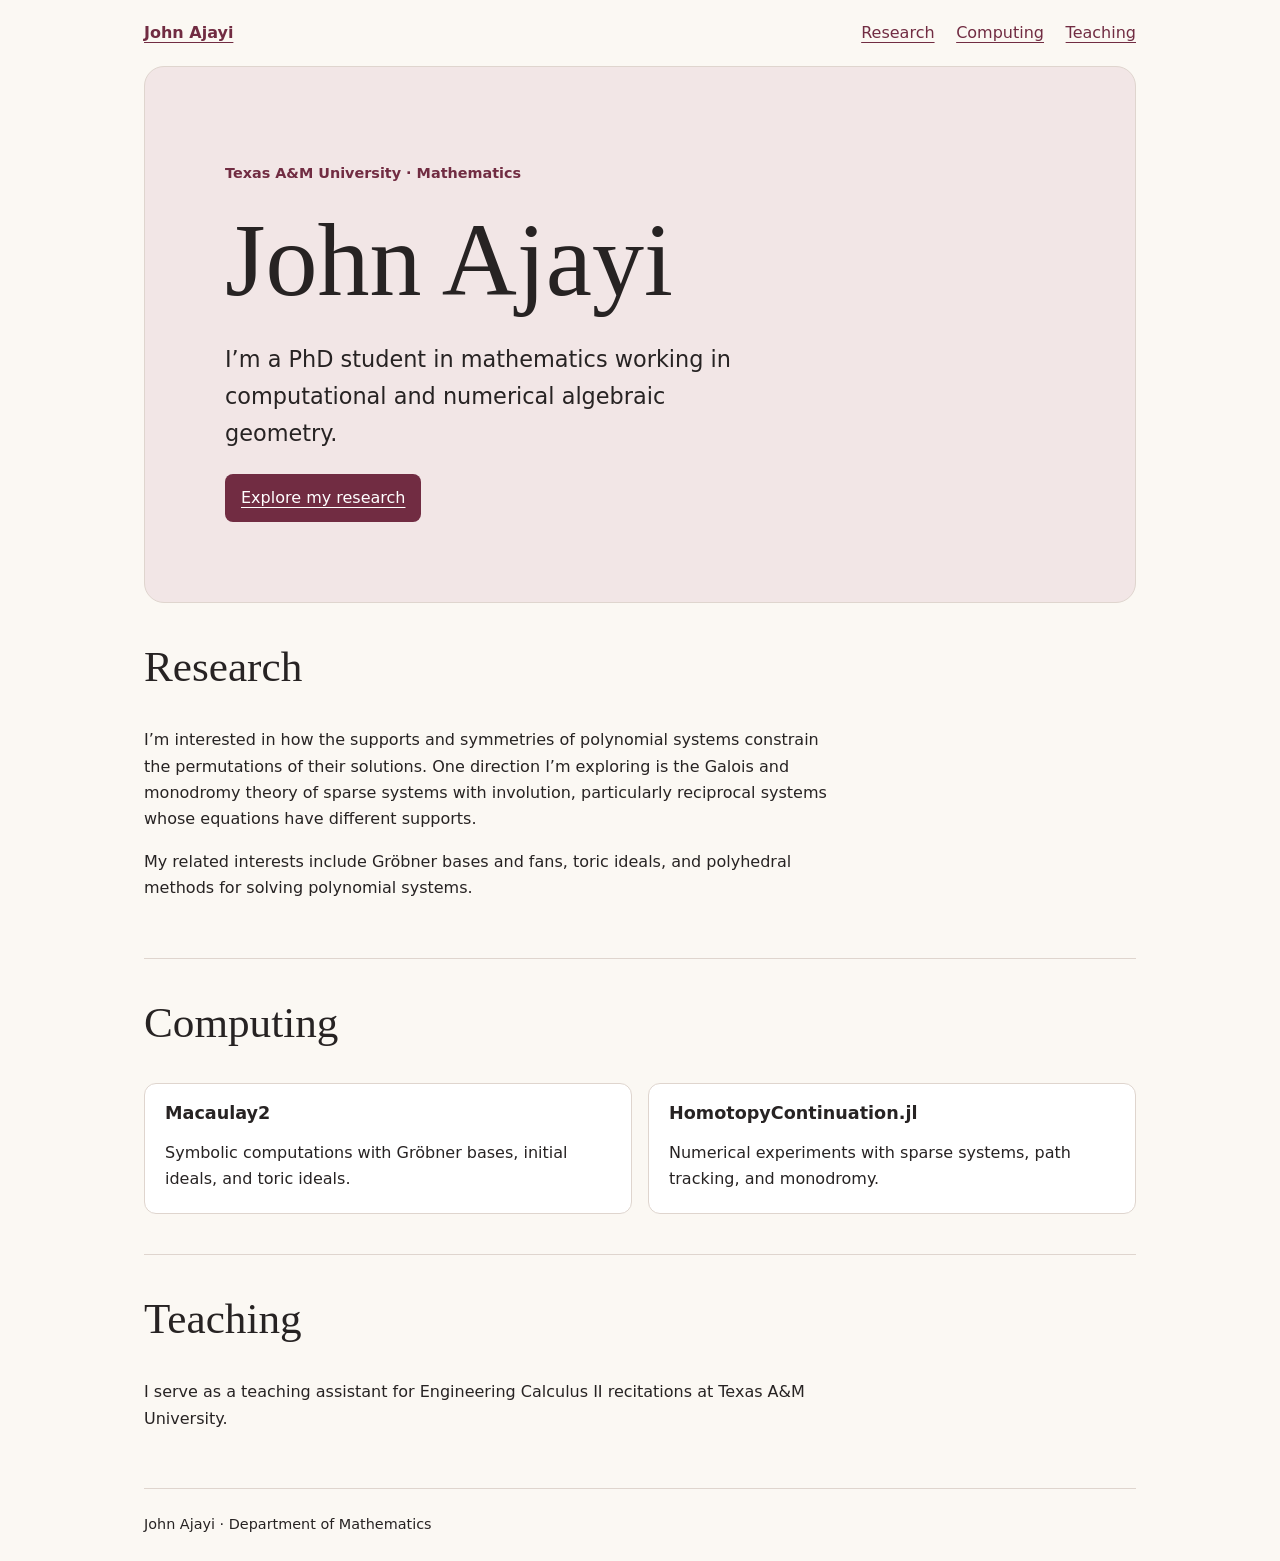
==== index.html @ f117e245 "Add academic website" ====
<!doctype html>
<html lang="en">
<head>
  <meta charset="utf-8">
  <meta name="viewport" content="width=device-width, initial-scale=1">
  <meta name="description" content="John Ajayi's research and teaching in mathematics at Texas A&M University.">
  <title>John Ajayi | Mathematics</title>
  <link rel="stylesheet" href="styles.css">
</head>
<body>
  <a class="skip" href="#main">Skip to content</a>
  <header class="wrap">
    <a class="brand" href="./">John Ajayi</a>
    <nav aria-label="Main navigation">
      <a href="#research">Research</a>
      <a href="#computing">Computing</a>
      <a href="#teaching">Teaching</a>
    </nav>
  </header>
  <main class="wrap" id="main">
    <div class="hero">
      <p class="affiliation">Texas A&amp;M University · Mathematics</p>
      <h1>John Ajayi</h1>
      <p class="intro">I’m a PhD student in mathematics working in computational and numerical algebraic geometry.</p>
      <a class="button" href="#research">Explore my research</a>
    </div>
    <section id="research">
      <h2>Research</h2>
      <p>I’m interested in how the supports and symmetries of polynomial systems constrain the permutations of their solutions. One direction I’m exploring is the Galois and monodromy theory of sparse systems with involution, particularly reciprocal systems whose equations have different supports.</p>
      <p>My related interests include Gröbner bases and fans, toric ideals, and polyhedral methods for solving polynomial systems.</p>
    </section>
    <section id="computing">
      <h2>Computing</h2>
      <div class="cards">
        <article>
          <h3>Macaulay2</h3>
          <p>Symbolic computations with Gröbner bases, initial ideals, and toric ideals.</p>
        </article>
        <article>
          <h3>HomotopyContinuation.jl</h3>
          <p>Numerical experiments with sparse systems, path tracking, and monodromy.</p>
        </article>
      </div>
    </section>
    <section id="teaching">
      <h2>Teaching</h2>
      <p>I serve as a teaching assistant for Engineering Calculus II recitations at Texas A&amp;M University.</p>
    </section>
  </main>
  <footer class="wrap">John Ajayi · Department of Mathematics</footer>
</body>
</html>
---- styles.css ----
:root {
  font-family: system-ui, sans-serif;
  color: #272323;
  background: #fbf8f3;
  line-height: 1.65;
  --accent: #712c42;
  --border: #dfd5ce;
}
* { box-sizing: border-box; }
body { margin: 0; }
.wrap { width: min(100% - 2.5rem, 62rem); margin-inline: auto; }
header { display: flex; justify-content: space-between; flex-wrap: wrap; gap: 0.75rem 2rem; padding-block: 1.25rem; }
nav { display: flex; flex-wrap: wrap; gap: .5rem 1.35rem; }
a { color: var(--accent); text-underline-offset: .25em; }
.brand { font-weight: 750; }
.skip { position: absolute; left: 1rem; top: .5rem; background: white; padding: .5rem; }
.skip:not(:focus) { clip-path: inset(50%); }
.hero { padding: clamp(2rem, 7vw, 5rem); background: #f2e6e6; border: 1px solid var(--border); border-radius: 1.25rem; }
.affiliation { font-size: .9rem; font-weight: 650; color: var(--accent); }
h1, h2, h3 { line-height: 1.13; overflow-wrap: break-word; }
h1, h2 { font-family: Georgia, serif; font-weight: 500; }
h1 { font-size: clamp(2.75rem, 9vw, 6.5rem); margin: .15em 0; }
h2 { font-size: clamp(1.9rem, 4vw, 2.7rem); margin-top: 0; }
h3 { font-size: 1.1rem; margin: 0; }
p { max-width: 68ch; }
.intro { font-size: clamp(1.1rem, 2.5vw, 1.4rem); max-width: 37ch; }
.button { display: inline-block; padding: .65rem 1rem; background: var(--accent); color: white; border-radius: .5rem; }
section { padding-block: 2.5rem; border-bottom: 1px solid var(--border); }
.cards { display: grid; gap: 1rem; grid-template-columns: repeat(auto-fit, minmax(min(100%, 16rem), 1fr)); }
article { background: white; border: 1px solid var(--border); border-radius: .75rem; padding: 1.25rem; }
article p { margin-bottom: 0; }
footer { padding-block: 1.5rem; font-size: .9rem; }
:focus-visible { outline: 3px solid #166477; outline-offset: 4px; }
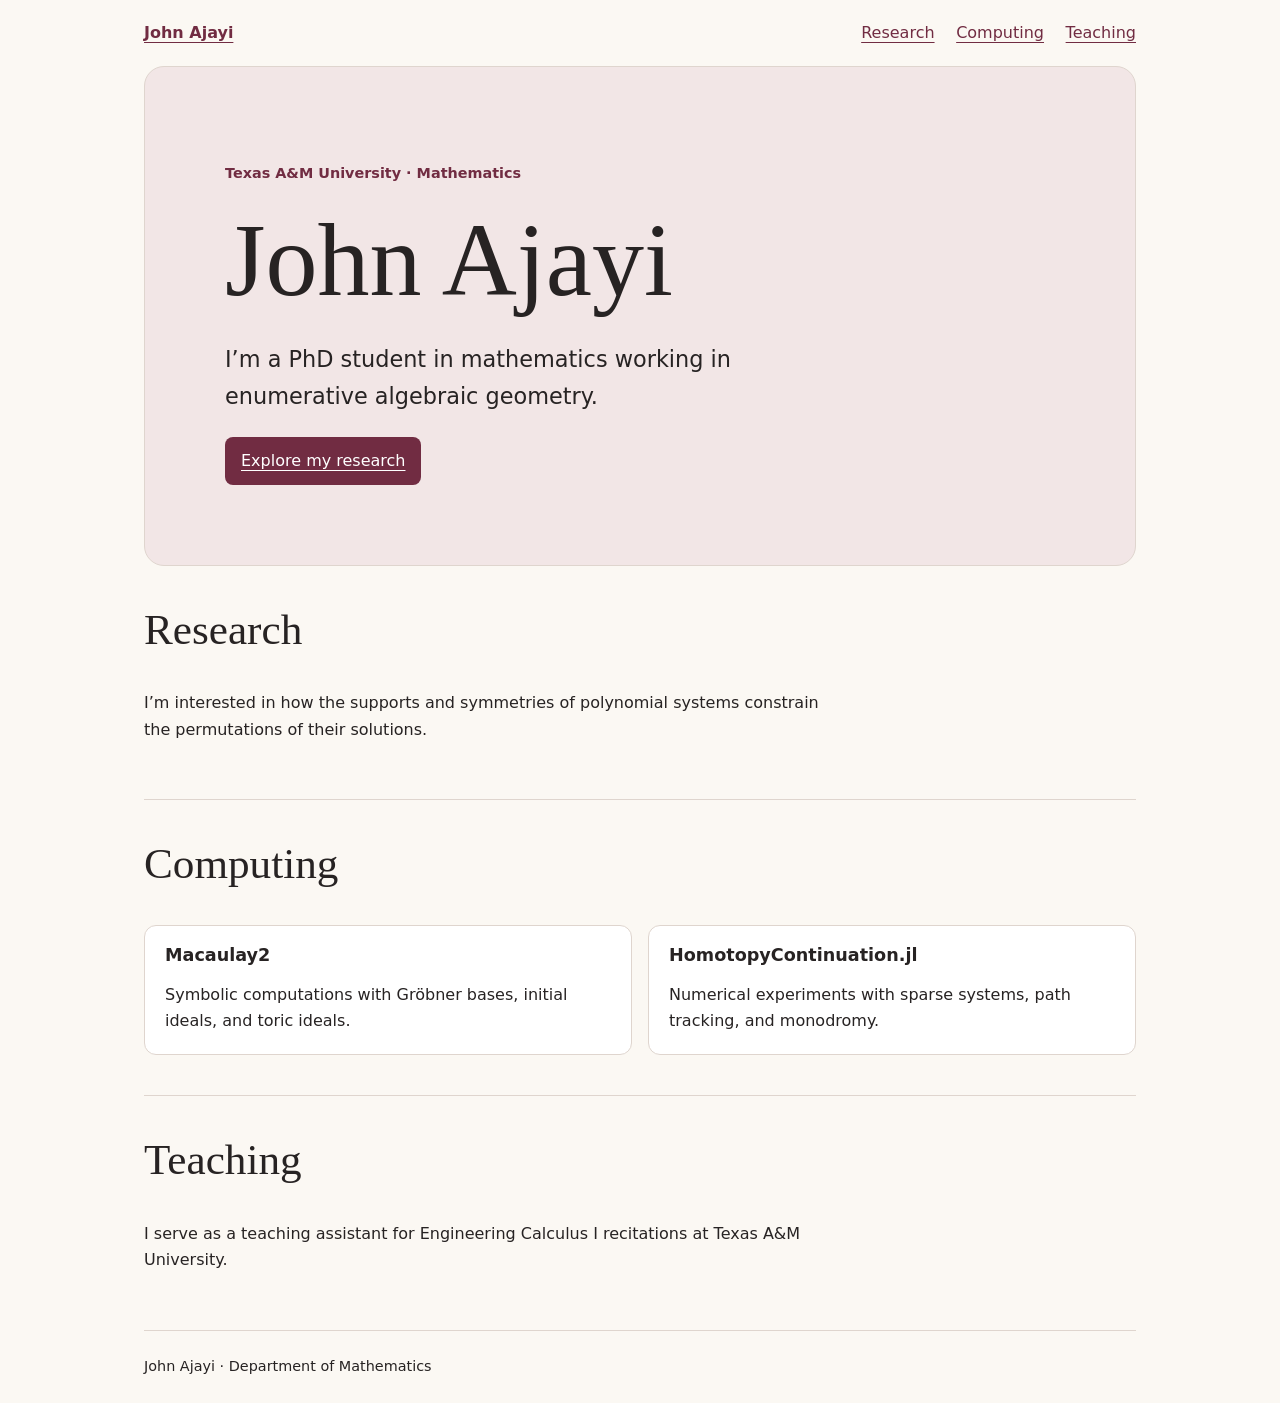
==== commit 9a88255b: "Update index.html" ====
--- a/index.html
+++ b/index.html
@@ -21,13 +21,12 @@
     <div class="hero">
       <p class="affiliation">Texas A&amp;M University · Mathematics</p>
       <h1>John Ajayi</h1>
-      <p class="intro">I’m a PhD student in mathematics working in computational and numerical algebraic geometry.</p>
+      <p class="intro">I’m a PhD student in mathematics working in enumerative algebraic geometry.</p>
       <a class="button" href="#research">Explore my research</a>
     </div>
     <section id="research">
       <h2>Research</h2>
-      <p>I’m interested in how the supports and symmetries of polynomial systems constrain the permutations of their solutions. One direction I’m exploring is the Galois and monodromy theory of sparse systems with involution, particularly reciprocal systems whose equations have different supports.</p>
-      <p>My related interests include Gröbner bases and fans, toric ideals, and polyhedral methods for solving polynomial systems.</p>
+      <p>I’m interested in how the supports and symmetries of polynomial systems constrain the permutations of their solutions.</p>
     </section>
     <section id="computing">
       <h2>Computing</h2>
@@ -44,7 +43,7 @@
     </section>
     <section id="teaching">
       <h2>Teaching</h2>
-      <p>I serve as a teaching assistant for Engineering Calculus II recitations at Texas A&amp;M University.</p>
+      <p>I serve as a teaching assistant for Engineering Calculus I recitations at Texas A&amp;M University.</p>
     </section>
   </main>
   <footer class="wrap">John Ajayi · Department of Mathematics</footer>
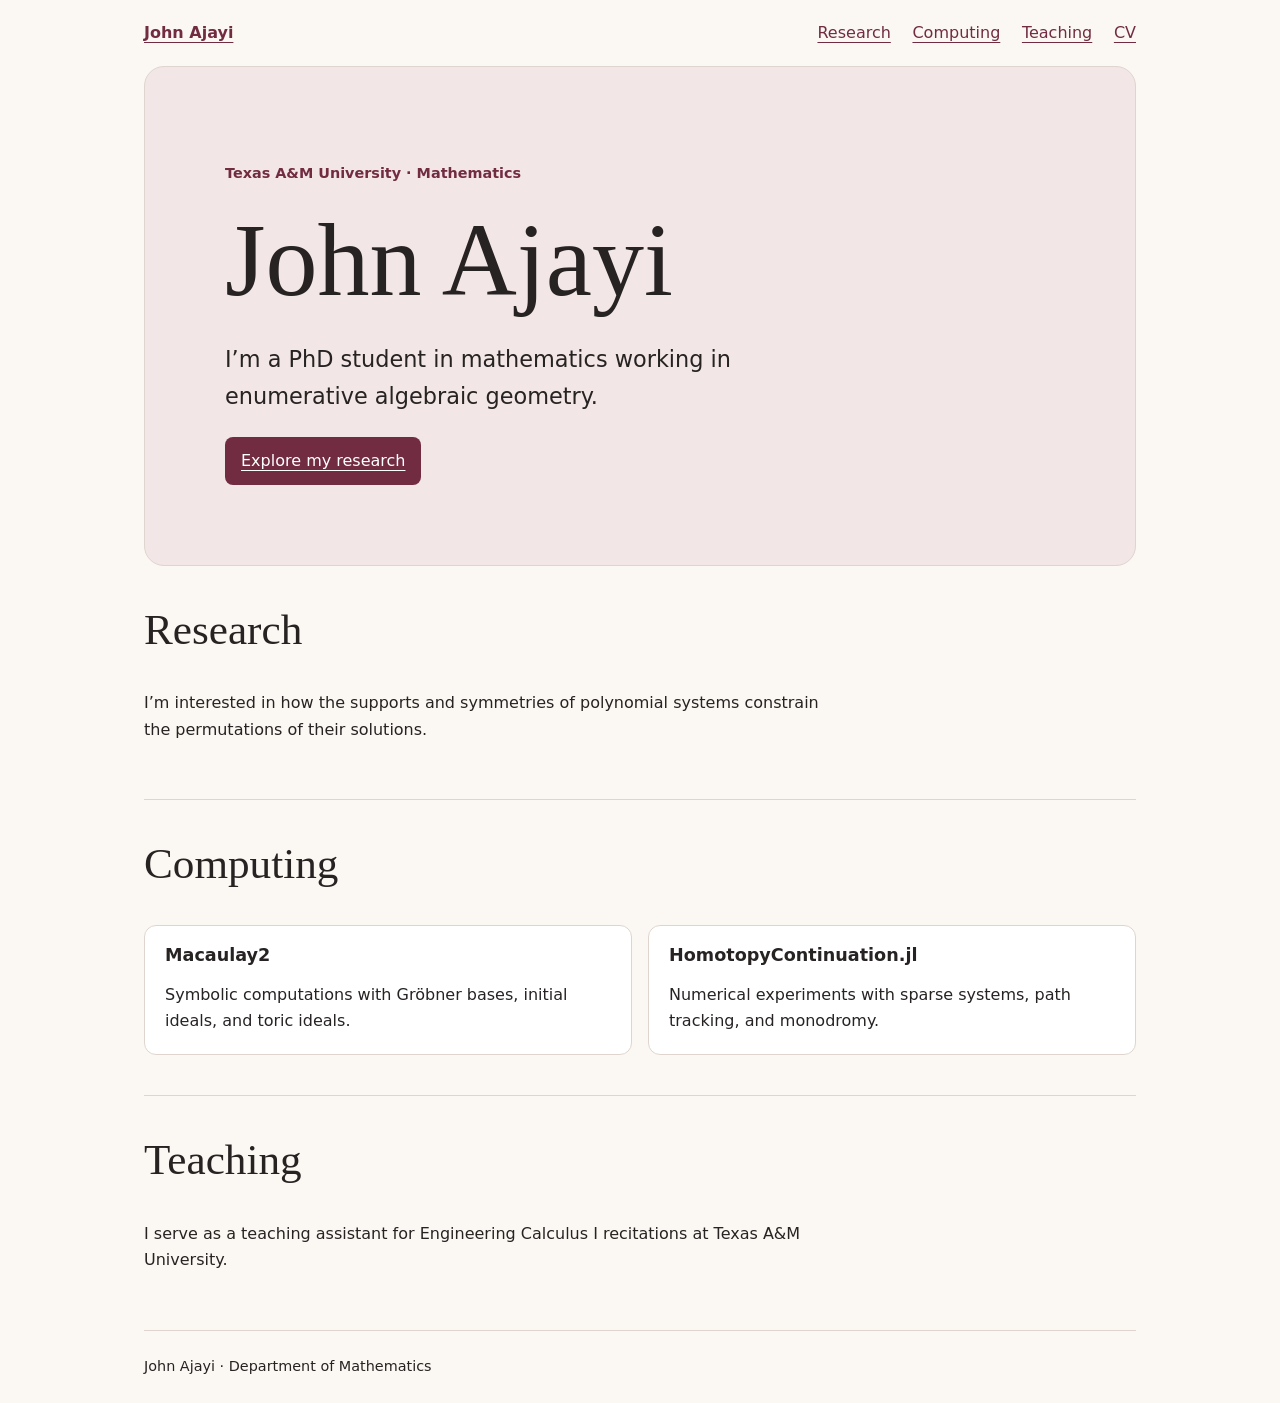
==== commit d898e939: "Add academic CV page" ====
--- a/index.html
+++ b/index.html
@@ -15,6 +15,7 @@
       <a href="#research">Research</a>
       <a href="#computing">Computing</a>
       <a href="#teaching">Teaching</a>
+      <a href="cv.html">CV</a>
     </nav>
   </header>
   <main class="wrap" id="main">
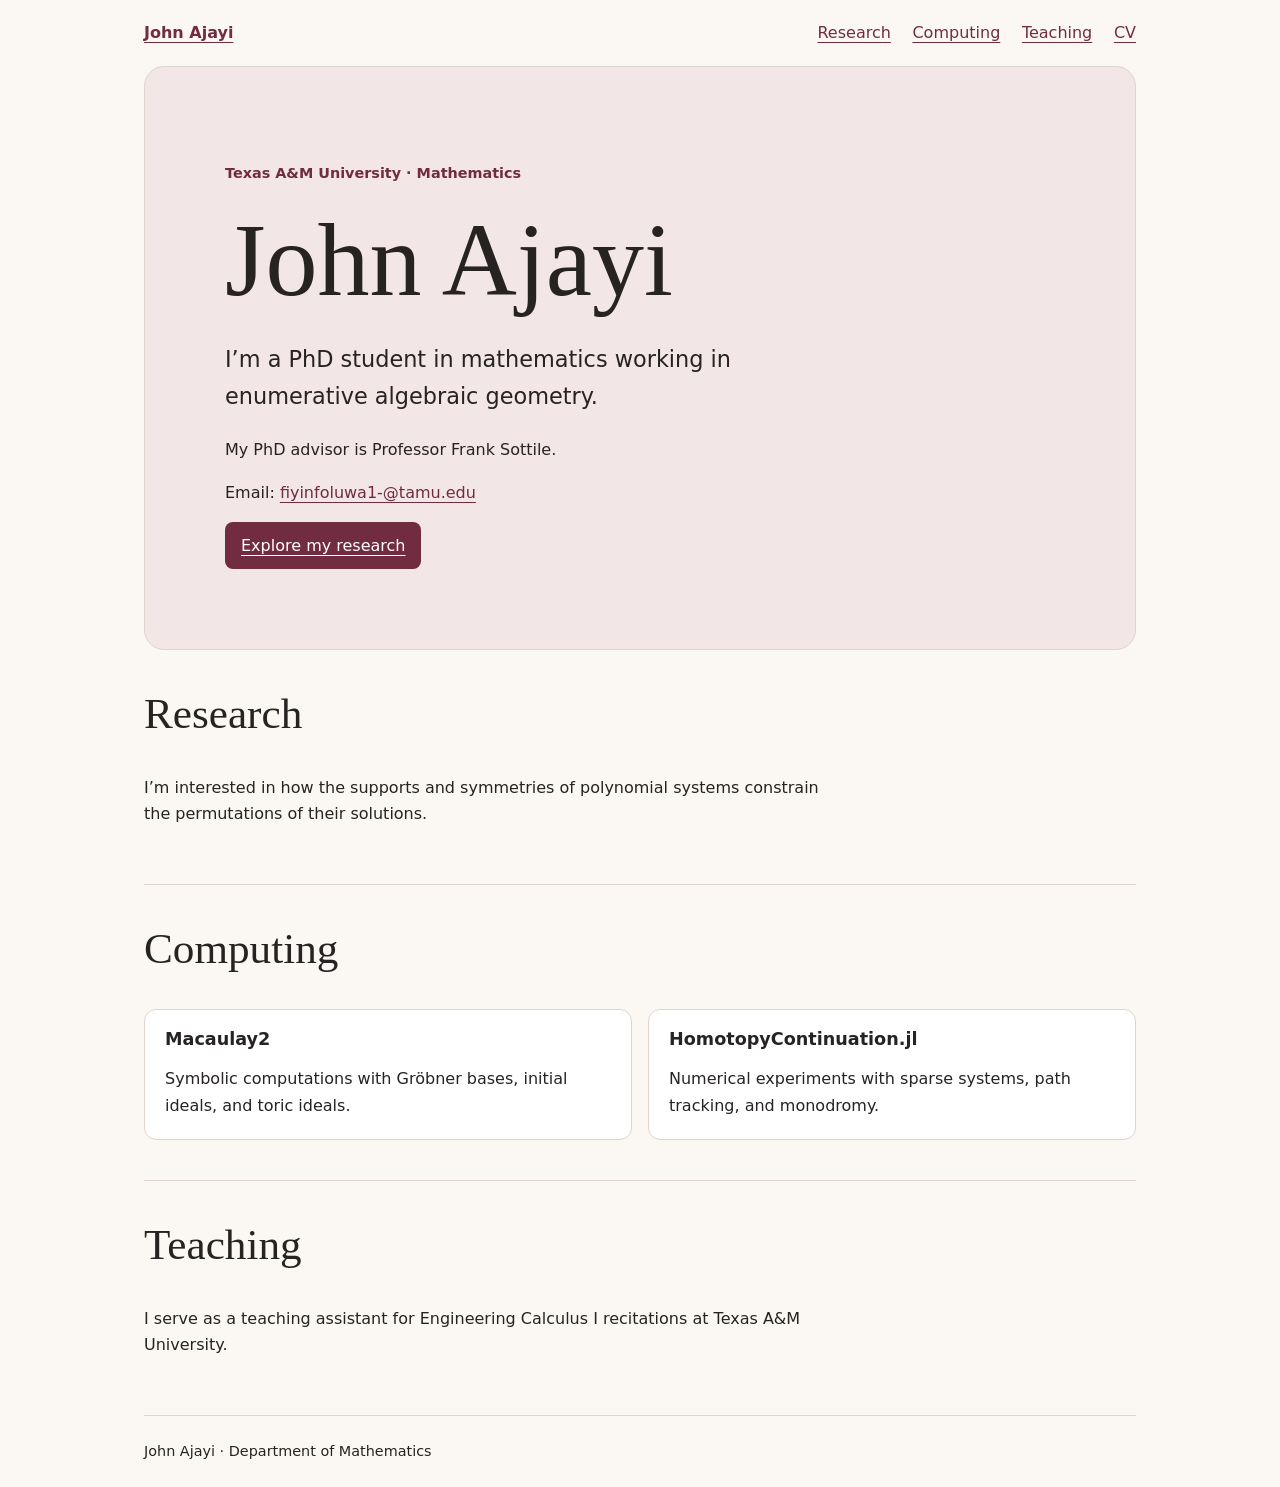
==== commit e9e3b768: "Add advisor and contact email to homepage" ====
--- a/index.html
+++ b/index.html
@@ -23,6 +23,8 @@
       <p class="affiliation">Texas A&amp;M University · Mathematics</p>
       <h1>John Ajayi</h1>
       <p class="intro">I’m a PhD student in mathematics working in enumerative algebraic geometry.</p>
+      <p>My PhD advisor is Professor Frank Sottile.</p>
+      <p>Email: <a href="mailto:fiyinfoluwa1-@tamu.edu">fiyinfoluwa1-@tamu.edu</a></p>
       <a class="button" href="#research">Explore my research</a>
     </div>
     <section id="research">
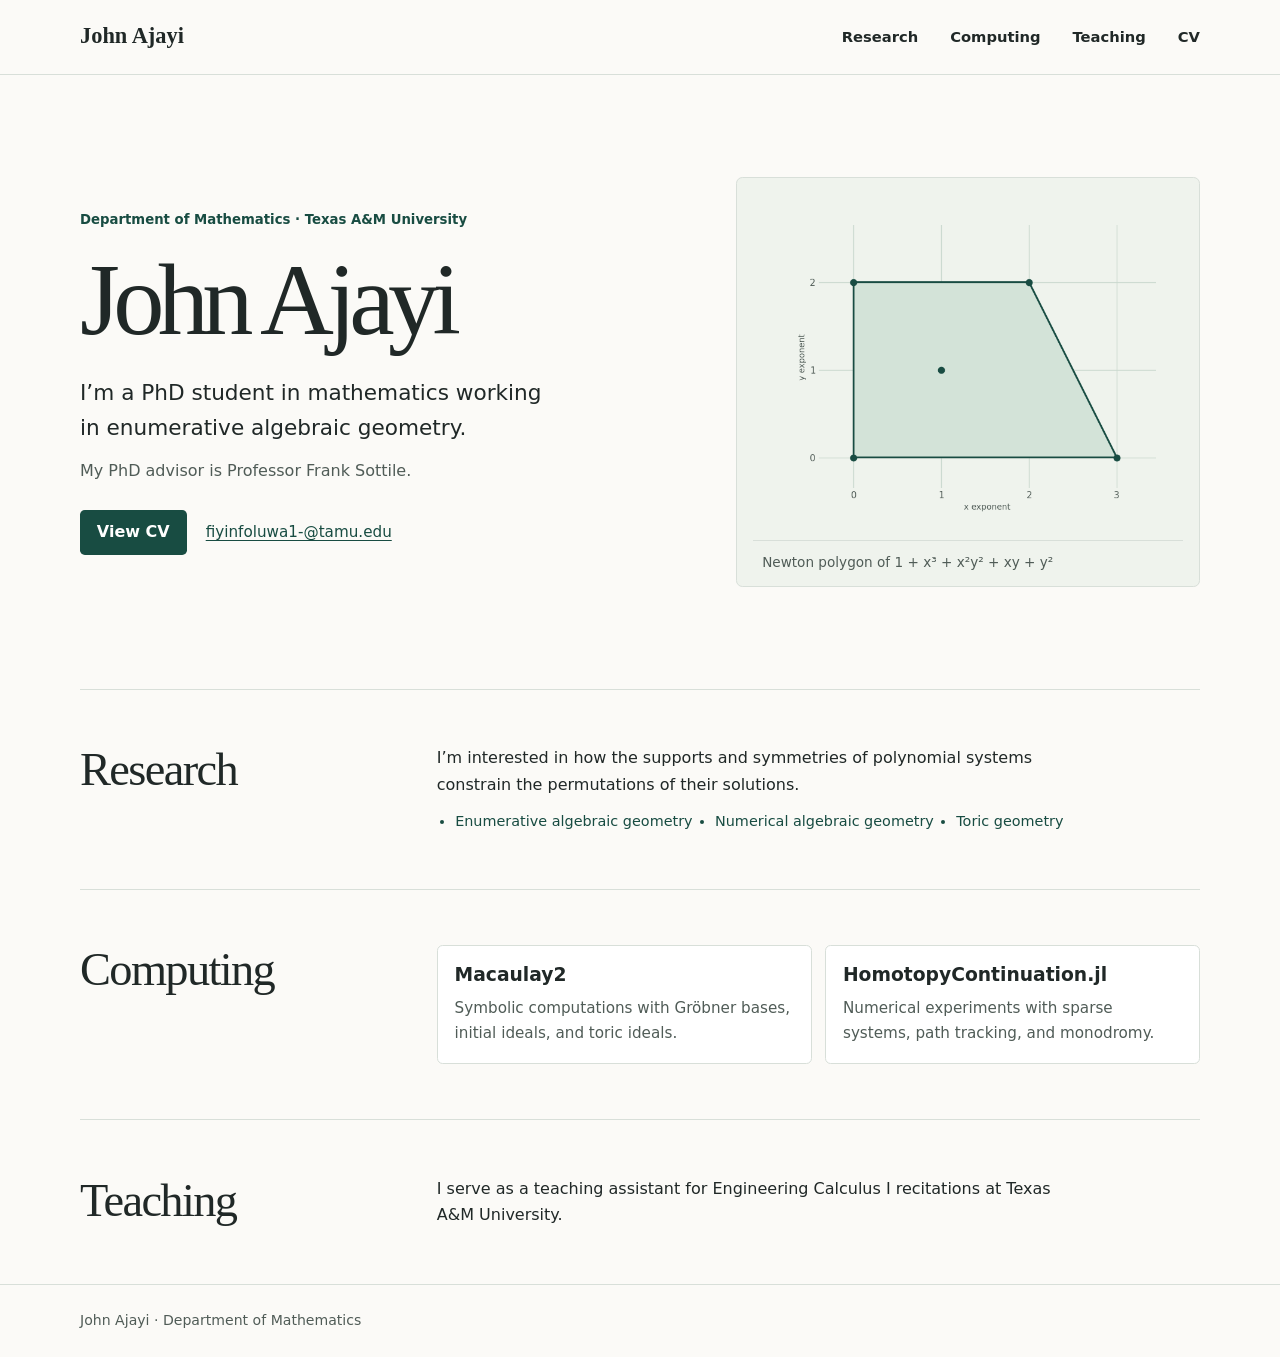
==== commit 7d75ae7f: "Redesign academic website and CV" ====
--- a/index.html
+++ b/index.html
@@ -3,52 +3,71 @@
 <head>
   <meta charset="utf-8">
   <meta name="viewport" content="width=device-width, initial-scale=1">
-  <meta name="description" content="John Ajayi's research and teaching in mathematics at Texas A&M University.">
+  <meta name="description" content="John Ajayi, mathematics PhD student at Texas A&amp;M University. Research in enumerative and numerical algebraic geometry.">
   <title>John Ajayi | Mathematics</title>
   <link rel="stylesheet" href="styles.css">
 </head>
 <body>
   <a class="skip" href="#main">Skip to content</a>
-  <header class="wrap">
-    <a class="brand" href="./">John Ajayi</a>
-    <nav aria-label="Main navigation">
-      <a href="#research">Research</a>
-      <a href="#computing">Computing</a>
-      <a href="#teaching">Teaching</a>
-      <a href="cv.html">CV</a>
-    </nav>
+  <header class="site-header">
+    <div class="wrap header-inner">
+      <a class="brand" href="./">John Ajayi</a>
+      <nav aria-label="Main navigation">
+        <a href="#research">Research</a>
+        <a href="#computing">Computing</a>
+        <a href="#teaching">Teaching</a>
+        <a href="cv.html">CV</a>
+      </nav>
+    </div>
   </header>
-  <main class="wrap" id="main">
-    <div class="hero">
-      <p class="affiliation">Texas A&amp;M University · Mathematics</p>
-      <h1>John Ajayi</h1>
-      <p class="intro">I’m a PhD student in mathematics working in enumerative algebraic geometry.</p>
-      <p>My PhD advisor is Professor Frank Sottile.</p>
-      <p>Email: <a href="mailto:fiyinfoluwa1-@tamu.edu">fiyinfoluwa1-@tamu.edu</a></p>
-      <a class="button" href="#research">Explore my research</a>
+  <main id="main">
+    <div class="hero wrap">
+      <div class="hero-copy">
+        <p class="affiliation">Department of Mathematics · Texas A&amp;M University</p>
+        <h1>John Ajayi</h1>
+        <p class="intro">I’m a PhD student in mathematics working in enumerative algebraic geometry.</p>
+        <p class="advisor">My PhD advisor is Professor Frank Sottile.</p>
+        <div class="hero-actions">
+          <a class="button" href="cv.html">View CV</a>
+          <a class="email" href="mailto:fiyinfoluwa1-@tamu.edu">fiyinfoluwa1-@tamu.edu</a>
+        </div>
+      </div>
+      <figure class="math-figure">
+        <img src="newton-polygon.png" width="720" height="580" alt="Lattice plot with five support points. Four form a polygon and one lies in its interior.">
+        <figcaption>Newton polygon of 1 + x³ + x²y² + xy + y²</figcaption>
+      </figure>
     </div>
-    <section id="research">
-      <h2>Research</h2>
-      <p>I’m interested in how the supports and symmetries of polynomial systems constrain the permutations of their solutions.</p>
-    </section>
-    <section id="computing">
-      <h2>Computing</h2>
-      <div class="cards">
-        <article>
-          <h3>Macaulay2</h3>
-          <p>Symbolic computations with Gröbner bases, initial ideals, and toric ideals.</p>
-        </article>
-        <article>
-          <h3>HomotopyContinuation.jl</h3>
-          <p>Numerical experiments with sparse systems, path tracking, and monodromy.</p>
-        </article>
-      </div>
-    </section>
-    <section id="teaching">
-      <h2>Teaching</h2>
-      <p>I serve as a teaching assistant for Engineering Calculus I recitations at Texas A&amp;M University.</p>
-    </section>
+    <div class="wrap main-content">
+      <section class="feature" id="research">
+        <h2>Research</h2>
+        <div>
+          <p>I’m interested in how the supports and symmetries of polynomial systems constrain the permutations of their solutions.</p>
+          <ul class="topics" aria-label="Research areas">
+            <li>Enumerative algebraic geometry</li>
+            <li>Numerical algebraic geometry</li>
+            <li>Toric geometry</li>
+          </ul>
+        </div>
+      </section>
+      <section class="feature" id="computing">
+        <h2>Computing</h2>
+        <div class="cards">
+          <article>
+            <h3>Macaulay2</h3>
+            <p>Symbolic computations with Gröbner bases, initial ideals, and toric ideals.</p>
+          </article>
+          <article>
+            <h3>HomotopyContinuation.jl</h3>
+            <p>Numerical experiments with sparse systems, path tracking, and monodromy.</p>
+          </article>
+        </div>
+      </section>
+      <section class="feature" id="teaching">
+        <h2>Teaching</h2>
+        <p>I serve as a teaching assistant for Engineering Calculus I recitations at Texas A&amp;M University.</p>
+      </section>
+    </div>
   </main>
-  <footer class="wrap">John Ajayi · Department of Mathematics</footer>
+  <footer class="site-footer"><div class="wrap">John Ajayi · Department of Mathematics</div></footer>
 </body>
 </html>
--- a/styles.css
+++ b/styles.css
@@ -1,33 +1,60 @@
 :root {
+  color-scheme: light;
+  --paper: #fbfaf7;
+  --ink: #202827;
+  --muted: #505c57;
+  --accent: #184c42;
+  --line: #d8dfd9;
+  --wash: #eff3ed;
   font-family: system-ui, sans-serif;
-  color: #272323;
-  background: #fbf8f3;
   line-height: 1.65;
-  --accent: #712c42;
-  --border: #dfd5ce;
+  background: var(--paper);
+  color: var(--ink);
 }
 * { box-sizing: border-box; }
 body { margin: 0; }
-.wrap { width: min(100% - 2.5rem, 62rem); margin-inline: auto; }
-header { display: flex; justify-content: space-between; flex-wrap: wrap; gap: 0.75rem 2rem; padding-block: 1.25rem; }
-nav { display: flex; flex-wrap: wrap; gap: .5rem 1.35rem; }
-a { color: var(--accent); text-underline-offset: .25em; }
-.brand { font-weight: 750; }
-.skip { position: absolute; left: 1rem; top: .5rem; background: white; padding: .5rem; }
+.wrap { width: min(70rem, calc(100% - 3rem)); margin-inline: auto; }
+a { color: var(--accent); text-underline-offset: .23em; }
+a:hover { text-decoration-thickness: .13em; }
+:focus-visible { outline: 3px solid #9b482c; outline-offset: 4px; }
+.skip { position: absolute; z-index: 2; left: 1rem; top: 1rem; padding: .55rem; background: white; }
 .skip:not(:focus) { clip-path: inset(50%); }
-.hero { padding: clamp(2rem, 7vw, 5rem); background: #f2e6e6; border: 1px solid var(--border); border-radius: 1.25rem; }
-.affiliation { font-size: .9rem; font-weight: 650; color: var(--accent); }
-h1, h2, h3 { line-height: 1.13; overflow-wrap: break-word; }
-h1, h2 { font-family: Georgia, serif; font-weight: 500; }
-h1 { font-size: clamp(2.75rem, 9vw, 6.5rem); margin: .15em 0; }
-h2 { font-size: clamp(1.9rem, 4vw, 2.7rem); margin-top: 0; }
-h3 { font-size: 1.1rem; margin: 0; }
-p { max-width: 68ch; }
-.intro { font-size: clamp(1.1rem, 2.5vw, 1.4rem); max-width: 37ch; }
-.button { display: inline-block; padding: .65rem 1rem; background: var(--accent); color: white; border-radius: .5rem; }
-section { padding-block: 2.5rem; border-bottom: 1px solid var(--border); }
-.cards { display: grid; gap: 1rem; grid-template-columns: repeat(auto-fit, minmax(min(100%, 16rem), 1fr)); }
-article { background: white; border: 1px solid var(--border); border-radius: .75rem; padding: 1.25rem; }
-article p { margin-bottom: 0; }
-footer { padding-block: 1.5rem; font-size: .9rem; }
-:focus-visible { outline: 3px solid #166477; outline-offset: 4px; }
+.site-header { border-bottom: 1px solid var(--line); }
+.header-inner { min-height: 4.6rem; display: flex; justify-content: space-between; align-items: center; flex-wrap: wrap; gap: .6rem 1.6rem; padding-block: .85rem; }
+.brand { font-family: Georgia, serif; font-size: 1.4rem; font-weight: 700; text-decoration: none; color: var(--ink); }
+nav { display: flex; flex-wrap: wrap; gap: .35rem clamp(.75rem, 3vw, 2rem); }
+nav a { color: var(--ink); font-size: .92rem; font-weight: 600; text-decoration: none; }
+nav a:hover, nav [aria-current] { color: var(--accent); text-decoration: underline; }
+h1, h2 { font-family: Georgia, serif; font-weight: 400; line-height: 1.08; }
+h1, h2, h3, p { margin: 0; }
+h1 { font-size: clamp(3.2rem, 8vw, 7rem); letter-spacing: -.065em; }
+h2 { font-size: clamp(2rem, 4vw, 2.9rem); letter-spacing: -.035em; }
+h3 { line-height: 1.3; overflow-wrap: anywhere; }
+p + p { margin-top: .75rem; }
+.hero { padding-block: clamp(2.8rem, 8vw, 7rem); display: grid; align-items: center; grid-template-columns: 1.25fr 1fr; gap: clamp(2rem, 6vw, 5rem); }
+.affiliation { color: var(--accent); font-size: .83rem; font-weight: 700; margin-bottom: .9rem; }
+.intro { font-size: clamp(1.1rem, 2vw, 1.35rem); max-width: 34ch; margin-top: 1.2rem; }
+.advisor { color: var(--muted); }
+.hero-actions { display: flex; align-items: center; flex-wrap: wrap; gap: .75rem 1.2rem; margin-top: 1.6rem; }
+.button { display: inline-block; background: var(--accent); color: white; padding: .6rem 1.05rem; border-radius: .3rem; text-decoration: none; font-weight: 650; }
+.button:hover { background: #113c32; }
+.email { font-size: .95rem; overflow-wrap: anywhere; }
+.math-figure { margin: 0; min-width: 0; padding: 1rem 1rem .8rem; border: 1px solid var(--line); background: var(--wash); border-radius: .4rem; }
+.math-figure img { display: block; width: 100%; height: auto; }
+.math-figure figcaption { padding: .6rem .55rem 0; color: var(--muted); font-size: .85rem; border-top: 1px solid var(--line); }
+.feature { display: grid; grid-template-columns: 1fr 2.35fr; gap: 1.1rem 2rem; padding-block: clamp(1.8rem, 4.5vw, 3.45rem); border-top: 1px solid var(--line); }
+.feature p { max-width: 62ch; }
+.topics { display: flex; flex-wrap: wrap; gap: .35rem 1.4rem; margin: .75rem 0 0; padding-inline-start: 1.15rem; color: var(--accent); font-size: .9rem; }
+.cards { display: grid; gap: .85rem; grid-template-columns: repeat(auto-fit, minmax(min(100%, 15rem), 1fr)); }
+.cards article { padding: 1.05rem; border: 1px solid var(--line); border-radius: .35rem; background: white; }
+.cards p { margin-top: .55rem; color: var(--muted); font-size: .95rem; }
+.site-footer { border-top: 1px solid var(--line); color: var(--muted); font-size: .88rem; padding-block: 1.55rem; }
+.cv { max-width: 52rem; padding-block: clamp(2rem, 6vw, 4.5rem); }
+.cv h1 { margin-bottom: .85rem; }
+.cv h2 { color: var(--accent); }
+.cv section { border-top: 1px solid var(--line); }
+@media (max-width: 44rem) {
+  .wrap { width: calc(100% - 2rem); }
+  .hero, .feature { grid-template-columns: 1fr; }
+  .math-figure { width: min(100%, 29rem); }
+}
